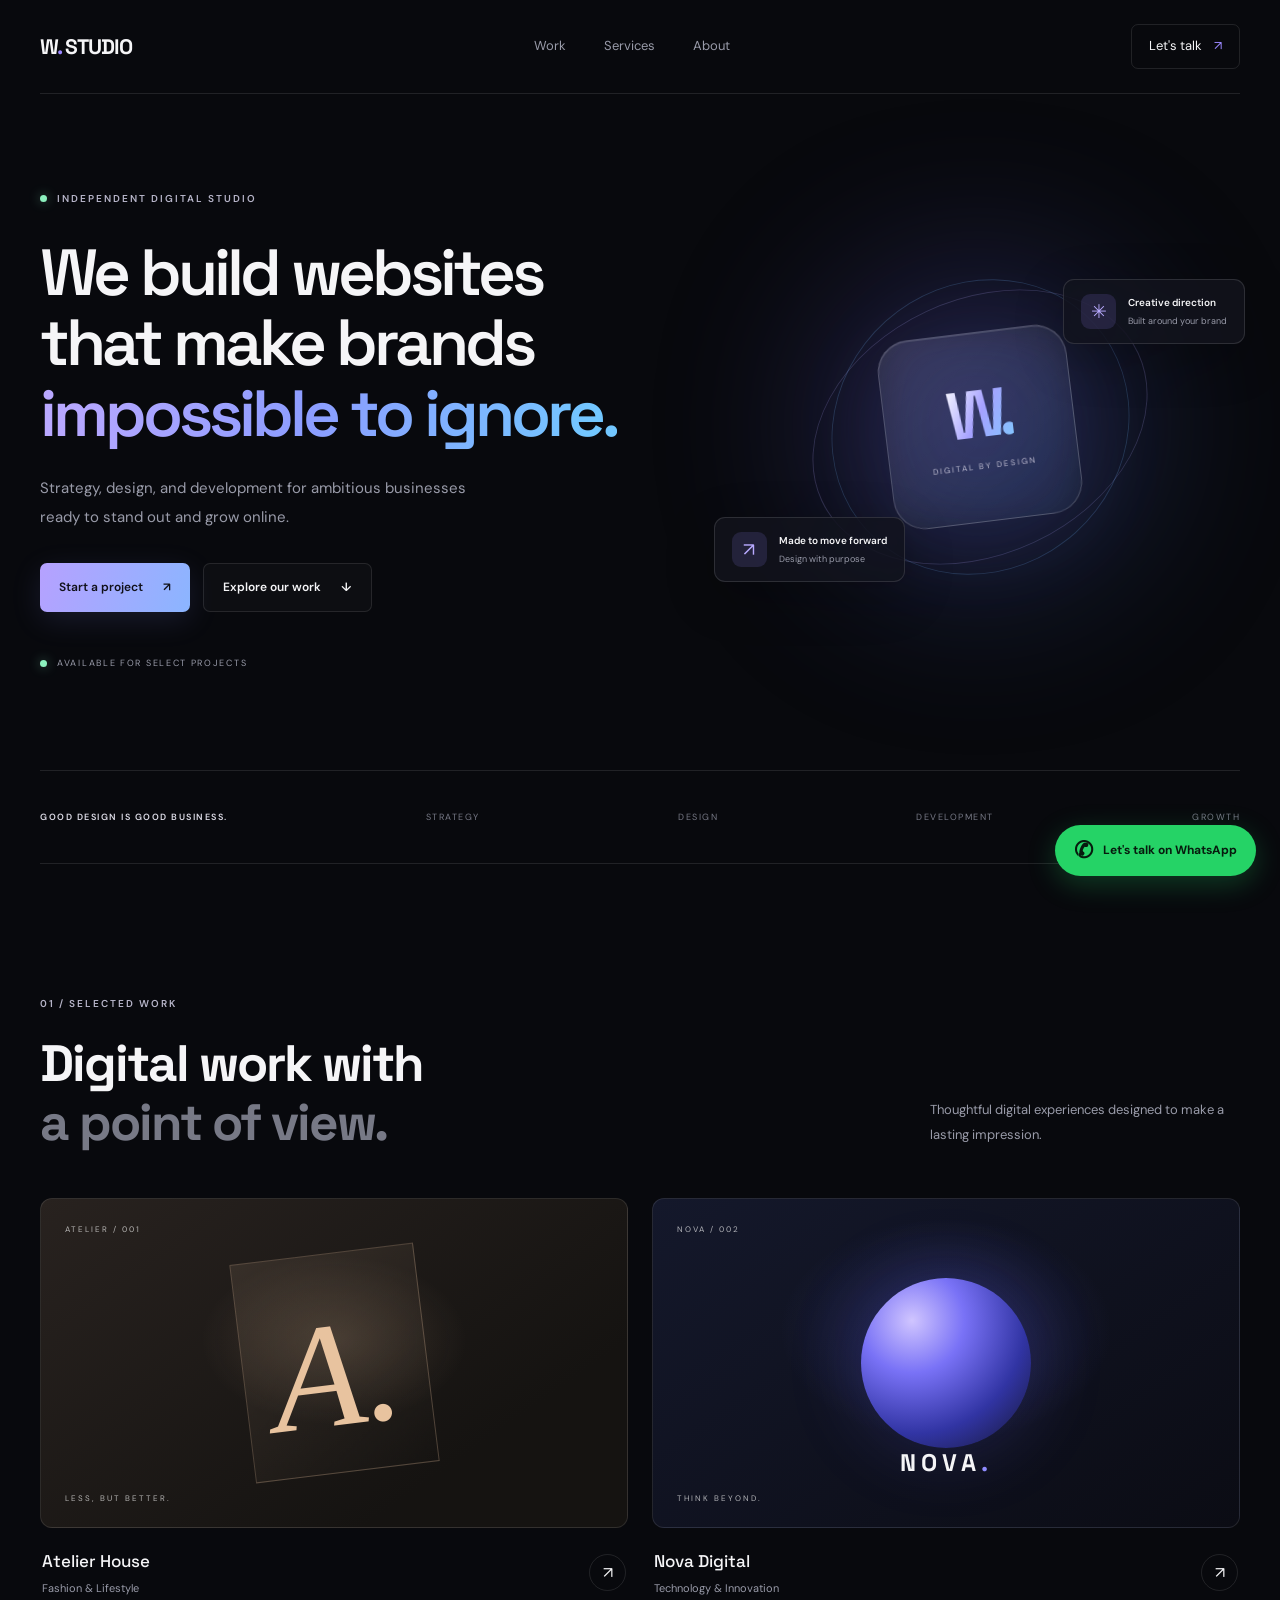
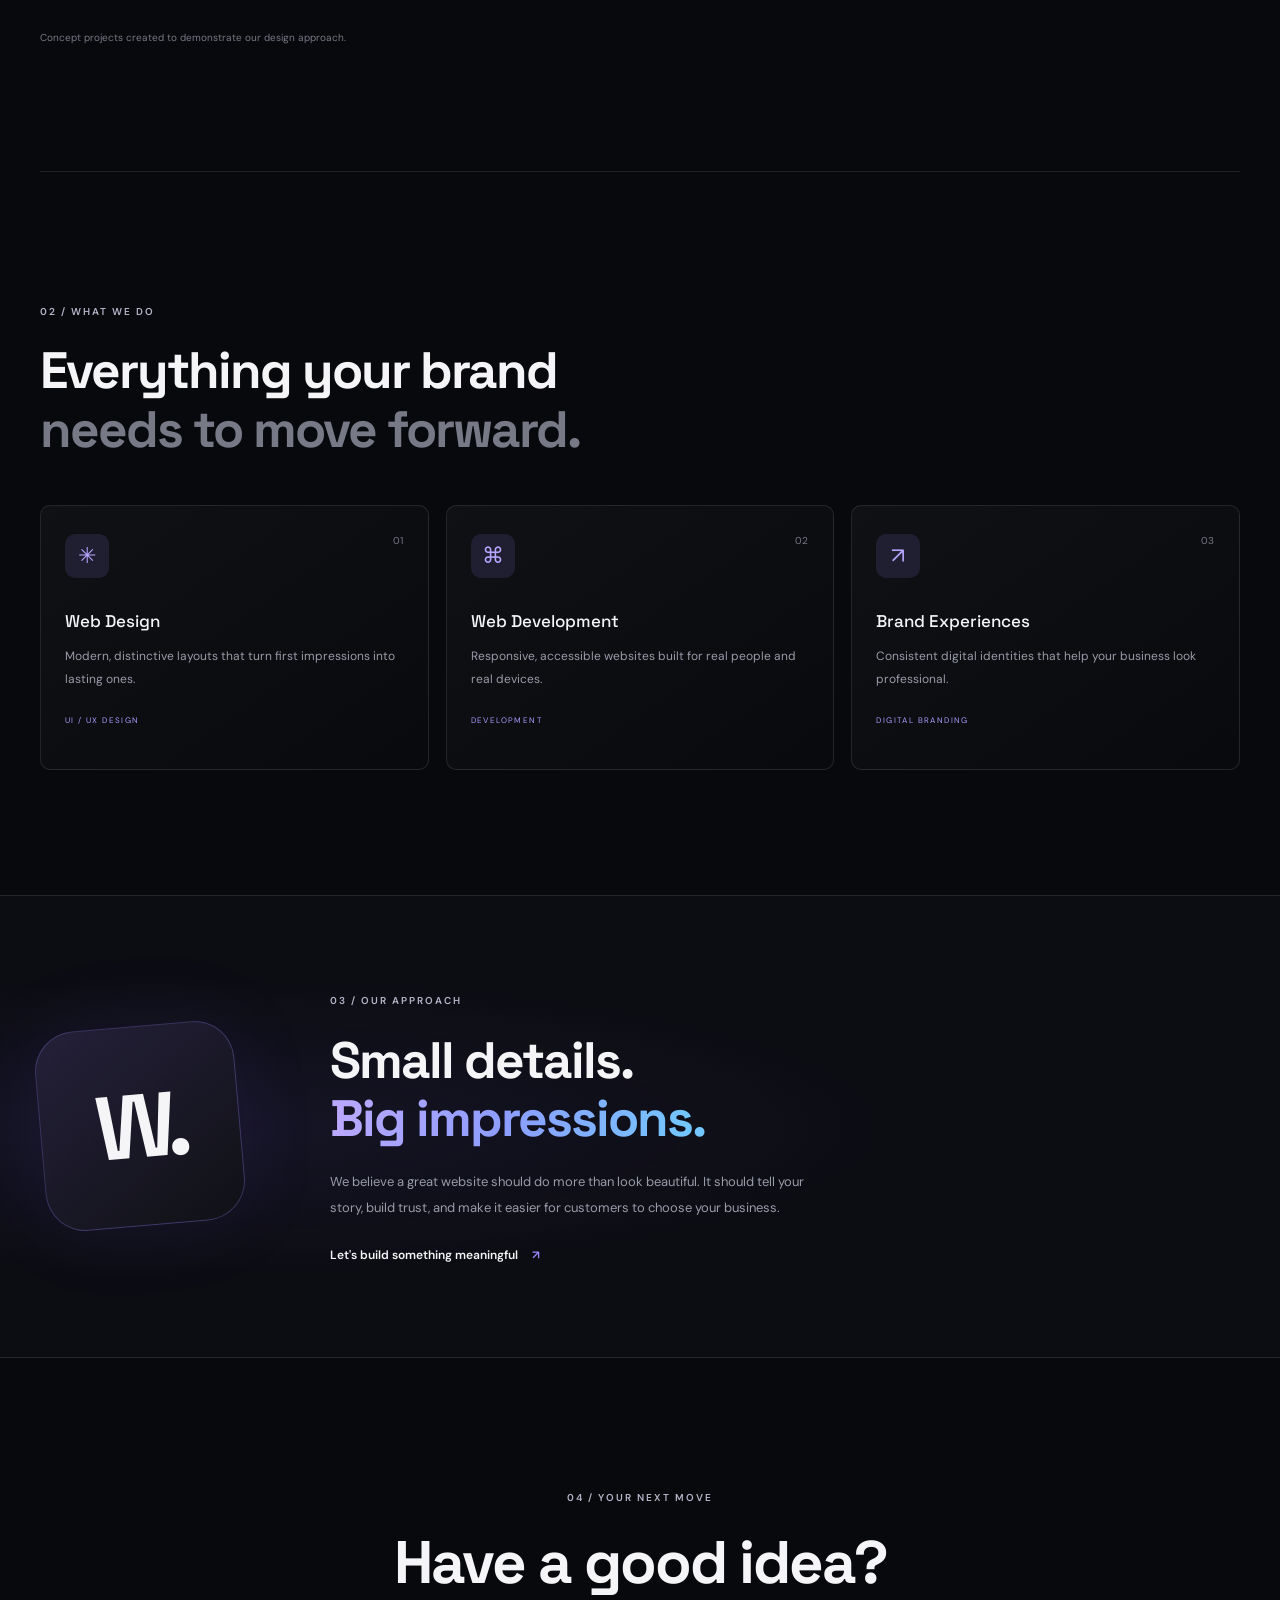
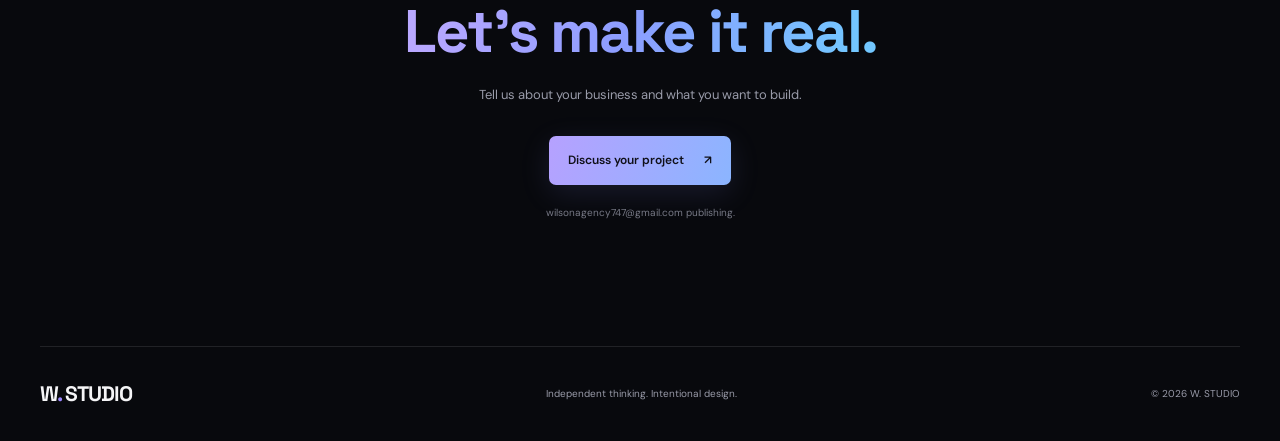
==== index.html @ 0fa13c64 "Fix business email" ====
<!doctype html>
<html lang="en">
  <head>
    <meta charset="UTF-8" />
    <meta name="viewport" content="width=device-width, initial-scale=1.0" />

    <title>WILSON STUDIO — Digital Experiences</title>

    <meta
      name="description"
      content="We build premium websites that help ambitious businesses grow, stand out, and win more customers."
    />

    <meta name="theme-color" content="#08090d" />

    <link rel="preconnect" href="https://fonts.googleapis.com" />
    <link rel="preconnect" href="https://fonts.gstatic.com" crossorigin />

    <link
      href="https://fonts.googleapis.com/css2?family=DM+Sans:wght@400;500;600;700&family=Space+Grotesk:wght@400;500;600;700&display=swap"
      rel="stylesheet"
    />

    <link rel="stylesheet" href="style.css" />
  </head>

  <body>
    <header class="site-header">
      <a href="#" class="logo">W<span>.</span> STUDIO</a>

      <nav class="navigation">
        <a href="#work">Work</a>
        <a href="#services">Services</a>
        <a href="#about">About</a>
      </nav>

      <a href="#contact" class="header-cta"> Let's talk <span>↗</span> </a>
    </header>

    <main>
      <section class="hero">
        <div class="hero-content">
          <div class="eyebrow">
            <span class="status-dot"></span>
            INDEPENDENT DIGITAL STUDIO
          </div>

          <h1>
            We build websites<br />
            that make brands<br />
            <span class="gradient-text">impossible to ignore.</span>
          </h1>

          <p class="hero-description">
            Strategy, design, and development for ambitious businesses ready to
            stand out and grow online.
          </p>

          <div class="hero-actions">
            <a href="#contact" class="button button-primary">
              Start a project <span>↗</span>
            </a>

            <a href="#work" class="button button-secondary">
              Explore our work <span>↓</span>
            </a>
          </div>

          <div class="hero-note">
            <span class="status-dot"></span>
            AVAILABLE FOR SELECT PROJECTS
          </div>
        </div>

        <div class="hero-visual">
          <div class="visual-glow"></div>

          <div class="orbit orbit-one"></div>
          <div class="orbit orbit-two"></div>

          <div class="visual-center">
            <span class="center-symbol">W.</span>
            <span class="center-label">DIGITAL BY DESIGN</span>
          </div>

          <div class="floating-card card-top">
            <span class="card-icon">✳</span>
            <div>
              <strong>Creative direction</strong>
              <small>Built around your brand</small>
            </div>
          </div>

          <div class="floating-card card-bottom">
            <span class="card-icon">↗</span>
            <div>
              <strong>Made to move forward</strong>
              <small>Design with purpose</small>
            </div>
          </div>
        </div>
      </section>

      <section class="trust-strip">
        <p>GOOD DESIGN IS GOOD BUSINESS.</p>
        <span>STRATEGY</span>
        <span>DESIGN</span>
        <span>DEVELOPMENT</span>
        <span>GROWTH</span>
      </section>

      <section class="section" id="work">
        <div class="section-heading">
          <div>
            <span class="eyebrow">01 / SELECTED WORK</span>
            <h2>
              Digital work with<br />
              <span class="muted">a point of view.</span>
            </h2>
          </div>

          <p>
            Thoughtful digital experiences designed to make a lasting
            impression.
          </p>
        </div>

        <div class="project-grid">
          <article class="project-card project-fashion">
            <div class="project-art fashion-art">
              <span class="art-caption">ATELIER / 001</span>
              <div class="fashion-shape">A.</div>
              <span class="art-bottom">LESS, BUT BETTER.</span>
            </div>

            <div class="project-info">
              <div>
                <h3>Atelier House</h3>
                <p>Fashion & Lifestyle</p>
              </div>
              <span class="project-arrow">↗</span>
            </div>
          </article>

          <article class="project-card project-tech">
            <div class="project-art tech-art">
              <span class="art-caption">NOVA / 002</span>
              <div class="tech-orb"></div>
              <span class="tech-word">NOVA<span>.</span></span>
              <span class="art-bottom">THINK BEYOND.</span>
            </div>

            <div class="project-info">
              <div>
                <h3>Nova Digital</h3>
                <p>Technology & Innovation</p>
              </div>
              <span class="project-arrow">↗</span>
            </div>
          </article>
        </div>

        <p class="portfolio-disclaimer">
          Concept projects created to demonstrate our design approach.
        </p>
      </section>

      <section class="section services-section" id="services">
        <div class="section-heading">
          <div>
            <span class="eyebrow">02 / WHAT WE DO</span>
            <h2>
              Everything your brand<br />
              <span class="muted">needs to move forward.</span>
            </h2>
          </div>
        </div>

        <div class="services-grid">
          <article class="service-card">
            <span class="service-number">01</span>
            <span class="service-icon">✳</span>
            <h3>Web Design</h3>
            <p>
              Modern, distinctive layouts that turn first impressions into
              lasting ones.
            </p>
            <span class="service-tag">UI / UX DESIGN</span>
          </article>

          <article class="service-card">
            <span class="service-number">02</span>
            <span class="service-icon">⌘</span>
            <h3>Web Development</h3>
            <p>
              Responsive, accessible websites built for real people and real
              devices.
            </p>
            <span class="service-tag">DEVELOPMENT</span>
          </article>

          <article class="service-card">
            <span class="service-number">03</span>
            <span class="service-icon">↗</span>
            <h3>Brand Experiences</h3>
            <p>
              Consistent digital identities that help your business look
              professional.
            </p>
            <span class="service-tag">DIGITAL BRANDING</span>
          </article>
        </div>
      </section>

      <section class="about-section" id="about">
        <div class="about-mark">W.</div>

        <div class="about-content">
          <span class="eyebrow">03 / OUR APPROACH</span>
          <h2>
            Small details.<br />
            <span class="gradient-text">Big impressions.</span>
          </h2>
          <p>
            We believe a great website should do more than look beautiful. It
            should tell your story, build trust, and make it easier for
            customers to choose your business.
          </p>
          <a href="#contact" class="text-link"
            >Let's build something meaningful <span>↗</span></a
          >
        </div>
      </section>

      <section class="contact-section" id="contact">
        <span class="eyebrow">04 / YOUR NEXT MOVE</span>
        <h2>
          Have a good idea?<br /><span class="gradient-text"
            >Let's make it real.</span
          >
        </h2>
        <p>Tell us about your business and what you want to build.</p>

        <a
          href="mailto:wilsonagency747@gmail.com?subject=Website%20Project%20Enquiry"
          class="button button-primary"
        >
          Discuss your project <span>↗</span>
        </a>

        <small> wilsonagency747@gmail.com publishing.</small>
      </section>
    </main>

    <footer class="site-footer">
      <a href="#" class="logo">W<span>.</span> STUDIO</a>
      <p>Independent thinking. Intentional design.</p>
      <span>© <span id="year">2026</span> W. STUDIO</span>
    </footer>

    <script>
      document.getElementById("year").textContent = new Date().getFullYear();
    </script>

    <a
      class="whatsapp-button"
      href="https://wa.me/2349118909598?text=Hello%20W.%20STUDIO%2C%20I%20am%20interested%20in%20a%20website%20for%20my%20business."
      target="_blank"
      rel="noopener noreferrer"
      aria-label="Contact W. Studio on WhatsApp"
    >
      <span class="whatsapp-icon">✆</span>
      <span>Let's talk on WhatsApp</span>
    </a>
  </body>
</html>
---- style.css ----
/* ========================================
   W. STUDIO — PREMIUM WEBSITE DESIGN
   ======================================== */

:root {
  --bg: #08090d;
  --surface: #101116;
  --surface-light: #171820;
  --text: #f5f5f7;
  --muted: #999ba9;
  --accent: #9b87ff;
  --blue: #72b8ff;
  --border: rgba(255, 255, 255, 0.1);
  --font: "DM Sans", sans-serif;
  --heading: "Space Grotesk", sans-serif;
}

* {
  margin: 0;
  padding: 0;
  box-sizing: border-box;
}

html {
  scroll-behavior: smooth;
  scroll-padding-top: 100px;
}

body {
  background: var(--bg);
  color: var(--text);
  font-family: var(--font);
  line-height: 1.6;
  overflow-x: hidden;
  -webkit-font-smoothing: antialiased;
}

a {
  color: inherit;
  text-decoration: none;
}

button,
a {
  -webkit-tap-highlight-color: transparent;
}

::selection {
  background: #9b87ff;
  color: #08090d;
}

/* HEADER */

.site-header {
  width: min(1200px, calc(100% - 64px));
  margin: 0 auto;
  min-height: 94px;
  display: flex;
  align-items: center;
  justify-content: space-between;
  gap: 28px;
  border-bottom: 1px solid var(--border);
}

.logo {
  font-family: var(--heading);
  font-size: 21px;
  font-weight: 700;
  letter-spacing: -1px;
  white-space: nowrap;
}

.logo span {
  color: var(--accent);
}

.navigation {
  display: flex;
  align-items: center;
  gap: 38px;
}

.navigation a {
  color: var(--muted);
  font-size: 13px;
  transition: color 0.25s ease;
}

.navigation a:hover {
  color: white;
}

.header-cta {
  border: 1px solid var(--border);
  padding: 11px 17px;
  border-radius: 7px;
  font-size: 13px;
  transition:
    background 0.25s,
    border-color 0.25s;
}

.header-cta:hover {
  background: var(--surface-light);
  border-color: var(--accent);
}

.header-cta span {
  margin-left: 9px;
  color: var(--accent);
}

/* HERO */

.hero {
  width: min(1200px, calc(100% - 64px));
  margin: 0 auto;
  min-height: 650px;
  display: grid;
  grid-template-columns: 1.12fr 0.88fr;
  align-items: center;
  gap: 20px;
  padding: 90px 0 100px;
}

.hero-content {
  position: relative;
  z-index: 2;
  animation: rise 0.8s ease both;
}

.eyebrow {
  display: inline-flex;
  align-items: center;
  gap: 10px;
  font-size: 10px;
  letter-spacing: 2px;
  font-weight: 600;
  color: #b7b5c9;
}

.status-dot {
  width: 7px;
  height: 7px;
  display: inline-block;
  border-radius: 50%;
  background: #8cf0be;
  box-shadow: 0 0 12px rgba(140, 240, 190, 0.45);
}

.hero h1 {
  margin-top: 28px;
  font-family: var(--heading);
  font-size: clamp(43px, 5.1vw, 70px);
  line-height: 1.08;
  letter-spacing: -4px;
  font-weight: 600;
}

.gradient-text {
  background: linear-gradient(105deg, #b9a8ff 5%, #8c9dff 47%, #72c7ff 95%);
  -webkit-background-clip: text;
  background-clip: text;
  color: transparent;
}

.hero-description {
  max-width: 455px;
  margin-top: 25px;
  color: var(--muted);
  font-size: 15px;
  line-height: 1.9;
}

.hero-actions {
  display: flex;
  flex-wrap: wrap;
  align-items: center;
  gap: 13px;
  margin-top: 32px;
}

.button {
  min-height: 49px;
  padding: 13px 19px;
  display: inline-flex;
  justify-content: center;
  align-items: center;
  gap: 20px;
  border-radius: 7px;
  font-size: 12px;
  font-weight: 600;
  transition:
    transform 0.25s,
    box-shadow 0.25s,
    background 0.25s;
}

.button:hover {
  transform: translateY(-3px);
}

.button-primary {
  background: linear-gradient(110deg, #b6a1ff, #8bb5ff);
  color: #101019;
  box-shadow: 0 8px 30px rgba(139, 145, 255, 0.13);
}

.button-primary:hover {
  box-shadow: 0 10px 35px rgba(139, 145, 255, 0.3);
}

.button-secondary {
  background: rgba(255, 255, 255, 0.025);
  border: 1px solid var(--border);
}

.button-secondary:hover {
  background: var(--surface-light);
}

.hero-note {
  display: flex;
  align-items: center;
  gap: 10px;
  margin-top: 44px;
  font-size: 9px;
  letter-spacing: 1.7px;
  color: var(--muted);
}

/* HERO VISUAL */

.hero-visual {
  position: relative;
  min-height: 420px;
  display: grid;
  place-items: center;
  isolation: isolate;
  animation: rise 1s 0.15s ease both;
}

.visual-glow {
  position: absolute;
  width: 310px;
  height: 310px;
  border-radius: 50%;
  background: linear-gradient(135deg, #5941a8, #234f86);
  filter: blur(90px);
  opacity: 0.43;
  z-index: -1;
}

.orbit {
  position: absolute;
  border: 1px solid rgba(180, 168, 255, 0.2);
  border-radius: 50%;
}

.orbit-one {
  width: 350px;
  height: 350px;
  transform: rotate(-25deg) scaleY(0.73);
}

.orbit-two {
  width: 285px;
  height: 400px;
  transform: rotate(48deg) scaleY(0.77);
  border-color: rgba(114, 184, 255, 0.2);
}

.visual-center {
  width: 190px;
  height: 190px;
  border: 1px solid rgba(255, 255, 255, 0.19);
  border-radius: 32px;
  background: linear-gradient(
    145deg,
    rgba(255, 255, 255, 0.09),
    rgba(255, 255, 255, 0.015)
  );
  backdrop-filter: blur(20px);
  box-shadow:
    0 20px 90px rgba(91, 76, 190, 0.14),
    inset 0 1px 0 rgba(255, 255, 255, 0.12);
  display: flex;
  flex-direction: column;
  align-items: center;
  justify-content: center;
  gap: 12px;
  transform: rotate(-7deg);
}

.center-symbol {
  font-family: var(--heading);
  font-size: 67px;
  line-height: 1;
  font-weight: 700;
  letter-spacing: -6px;
  background: linear-gradient(120deg, white, #a5a1ff, #80c8ff);
  -webkit-background-clip: text;
  background-clip: text;
  color: transparent;
}

.center-label {
  font-size: 8px;
  letter-spacing: 2px;
  color: #c0bed2;
}

.floating-card {
  position: absolute;
  display: flex;
  align-items: center;
  gap: 12px;
  padding: 14px 17px;
  border: 1px solid rgba(255, 255, 255, 0.12);
  border-radius: 11px;
  background: rgba(18, 19, 29, 0.86);
  backdrop-filter: blur(18px);
  box-shadow: 0 14px 50px rgba(0, 0, 0, 0.24);
  animation: float 5s ease-in-out infinite;
}

.card-top {
  top: 62px;
  right: -5px;
}

.card-bottom {
  bottom: 55px;
  left: -7px;
  animation-delay: -2.5s;
}

.card-icon {
  width: 35px;
  height: 35px;
  display: grid;
  place-items: center;
  border-radius: 9px;
  background: rgba(155, 135, 255, 0.14);
  color: #b8aaff;
  font-size: 19px;
}

.floating-card strong,
.floating-card small {
  display: block;
}

.floating-card strong {
  font-size: 10px;
  font-weight: 600;
}

.floating-card small {
  margin-top: 3px;
  color: var(--muted);
  font-size: 9px;
}

/* TRUST STRIP */

.trust-strip {
  width: min(1200px, calc(100% - 64px));
  min-height: 94px;
  margin: 0 auto;
  border-top: 1px solid var(--border);
  border-bottom: 1px solid var(--border);
  display: flex;
  align-items: center;
  justify-content: space-between;
  flex-wrap: wrap;
  gap: 18px;
}

.trust-strip p,
.trust-strip span {
  font-size: 9px;
  letter-spacing: 1.5px;
}

.trust-strip p {
  color: #dddce7;
  font-weight: 600;
}

.trust-strip span {
  color: #777986;
}

/* GENERAL SECTIONS */

.section {
  width: min(1200px, calc(100% - 64px));
  margin: 0 auto;
  padding: 125px 0;
}

.section-heading {
  display: flex;
  align-items: flex-end;
  justify-content: space-between;
  gap: 35px;
  margin-bottom: 45px;
}

.section-heading h2,
.about-content h2,
.contact-section h2 {
  margin-top: 20px;
  font-family: var(--heading);
  font-size: clamp(35px, 4vw, 52px);
  line-height: 1.15;
  letter-spacing: -2px;
}

.muted {
  color: #777986;
}

.section-heading > p {
  max-width: 310px;
  margin-bottom: 5px;
  color: var(--muted);
  font-size: 13px;
  line-height: 1.9;
}

/* PORTFOLIO */

.project-grid {
  display: grid;
  grid-template-columns: repeat(2, minmax(0, 1fr));
  gap: 24px;
}

.project-card {
  min-width: 0;
}

.project-art {
  min-height: 330px;
  position: relative;
  overflow: hidden;
  border: 1px solid var(--border);
  border-radius: 12px;
  display: flex;
  align-items: center;
  justify-content: center;
}

.fashion-art {
  background:
    radial-gradient(
      ellipse at 50% 43%,
      rgba(232, 192, 154, 0.17),
      transparent 32%
    ),
    linear-gradient(145deg, #28221f, #151311 75%);
}

.art-caption,
.art-bottom {
  position: absolute;
  font-size: 8px;
  letter-spacing: 2px;
  color: rgba(255, 255, 255, 0.67);
}

.art-caption {
  top: 24px;
  left: 24px;
}

.art-bottom {
  bottom: 22px;
  left: 24px;
}

.fashion-shape {
  width: 185px;
  height: 220px;
  display: grid;
  place-items: center;
  font-family: Georgia, serif;
  font-size: 150px;
  font-style: italic;
  color: #e8c39f;
  border: 1px solid rgba(232, 195, 159, 0.23);
  background: linear-gradient(145deg, rgba(232, 195, 159, 0.11), transparent);
  transform: rotate(-7deg);
  transition: transform 0.5s ease;
}

.project-card:hover .fashion-shape {
  transform: rotate(0deg) scale(1.04);
}

.tech-art {
  background:
    radial-gradient(
      ellipse at 50% 40%,
      rgba(90, 96, 231, 0.23),
      transparent 40%
    ),
    linear-gradient(145deg, #14182b, #0b0c14);
}

.tech-orb {
  width: 170px;
  height: 170px;
  position: absolute;
  border-radius: 50%;
  background: radial-gradient(
    circle at 30% 25%,
    #d0c5ff,
    #7972f6 30%,
    #3134a3 65%,
    #14152c
  );
  box-shadow: 0 0 75px rgba(100, 102, 255, 0.22);
  transition: transform 0.5s ease;
}

.project-card:hover .tech-orb {
  transform: scale(1.09) rotate(12deg);
}

.tech-word {
  position: relative;
  margin-top: 200px;
  font-family: var(--heading);
  font-size: 24px;
  font-weight: 700;
  letter-spacing: 5px;
}

.tech-word span {
  color: #8f8cff;
}

.project-info {
  display: flex;
  justify-content: space-between;
  align-items: center;
  padding: 20px 2px;
}

.project-info h3 {
  font-family: var(--heading);
  font-size: 17px;
  font-weight: 500;
}

.project-info p {
  margin-top: 5px;
  color: var(--muted);
  font-size: 11px;
}

.project-arrow {
  width: 37px;
  height: 37px;
  display: grid;
  place-items: center;
  border: 1px solid var(--border);
  border-radius: 50%;
  transition:
    background 0.25s,
    color 0.25s;
}

.project-card:hover .project-arrow {
  background: var(--text);
  color: var(--bg);
}

.portfolio-disclaimer {
  margin-top: 12px;
  color: #777986;
  font-size: 10px;
}

/* SERVICES */

.services-section {
  border-top: 1px solid var(--border);
}

.services-grid {
  display: grid;
  grid-template-columns: repeat(3, minmax(0, 1fr));
  gap: 17px;
}

.service-card {
  min-height: 265px;
  position: relative;
  padding: 28px 24px;
  border: 1px solid var(--border);
  border-radius: 10px;
  background: linear-gradient(
    145deg,
    rgba(255, 255, 255, 0.035),
    rgba(255, 255, 255, 0.008)
  );
  transition:
    transform 0.3s,
    border-color 0.3s;
}

.service-card:hover {
  transform: translateY(-5px);
  border-color: rgba(155, 135, 255, 0.45);
}

.service-number {
  position: absolute;
  top: 27px;
  right: 25px;
  font-size: 10px;
  color: #777986;
}

.service-icon {
  width: 44px;
  height: 44px;
  display: grid;
  place-items: center;
  border-radius: 10px;
  background: rgba(155, 135, 255, 0.12);
  color: #b7a6ff;
  font-size: 22px;
}

.service-card h3 {
  margin-top: 30px;
  font-family: var(--heading);
  font-size: 17px;
  font-weight: 500;
}

.service-card p {
  margin-top: 10px;
  color: var(--muted);
  font-size: 12px;
  line-height: 1.9;
}

.service-tag {
  display: inline-block;
  margin-top: 23px;
  font-size: 8px;
  letter-spacing: 1.4px;
  color: #a99cff;
}

/* ABOUT */

.about-section {
  position: relative;
  overflow: hidden;
  min-height: 440px;
  padding: 90px max(32px, calc((100% - 1200px) / 2));
  border-top: 1px solid var(--border);
  border-bottom: 1px solid var(--border);
  background:
    radial-gradient(
      ellipse at 15% 50%,
      rgba(88, 71, 171, 0.13),
      transparent 45%
    ),
    #0c0d13;
  display: flex;
  align-items: center;
  gap: 90px;
}

.about-mark {
  flex-shrink: 0;
  width: 200px;
  height: 200px;
  display: grid;
  place-items: center;
  border: 1px solid rgba(155, 135, 255, 0.27);
  border-radius: 40px;
  font-family: var(--heading);
  font-size: 90px;
  font-weight: 700;
  letter-spacing: -8px;
  background: linear-gradient(145deg, #242039, #101116);
  box-shadow: 0 0 80px rgba(91, 76, 190, 0.11);
  transform: rotate(-5deg);
}

.about-content {
  max-width: 600px;
}

.about-content > p {
  max-width: 500px;
  margin-top: 20px;
  color: var(--muted);
  font-size: 13px;
  line-height: 2;
}

.text-link {
  display: inline-flex;
  align-items: center;
  gap: 14px;
  margin-top: 25px;
  font-size: 12px;
  font-weight: 600;
}

.text-link span {
  color: var(--accent);
}

/* CONTACT */

.contact-section {
  width: min(1200px, calc(100% - 64px));
  margin: 0 auto;
  padding: 125px 20px;
  text-align: center;
}

.contact-section h2 {
  font-size: clamp(39px, 5vw, 60px);
}

.contact-section > p {
  margin-top: 19px;
  color: var(--muted);
  font-size: 13px;
}

.contact-section .button {
  margin-top: 30px;
}

.contact-section > small {
  display: block;
  margin-top: 20px;
  color: #777986;
  font-size: 10px;
}

/* FOOTER */

.site-footer {
  width: min(1200px, calc(100% - 64px));
  min-height: 95px;
  margin: 0 auto;
  border-top: 1px solid var(--border);
  display: flex;
  align-items: center;
  justify-content: space-between;
  gap: 20px;
}

.site-footer > p,
.site-footer > span {
  color: var(--muted);
  font-size: 10px;
}

/* ANIMATIONS */

@keyframes rise {
  from {
    opacity: 0;
    transform: translateY(22px);
  }

  to {
    opacity: 1;
    transform: translateY(0);
  }
}

@keyframes float {
  0%,
  100% {
    transform: translateY(0);
  }

  50% {
    transform: translateY(-9px);
  }
}

/* TABLETS */

@media (max-width: 900px) {
  .hero {
    grid-template-columns: 1fr;
    padding-top: 75px;
    gap: 5px;
  }

  .hero-visual {
    min-height: 390px;
  }

  .hero h1 {
    font-size: clamp(45px, 8vw, 67px);
  }

  .about-section {
    gap: 40px;
  }

  .about-mark {
    width: 150px;
    height: 150px;
    font-size: 68px;
  }

  .trust-strip {
    justify-content: center;
    padding: 25px 0;
  }

  .trust-strip p {
    width: 100%;
    text-align: center;
  }
}

/* PHONES */

@media (max-width: 600px) {
  .site-header,
  .hero,
  .trust-strip,
  .section,
  .contact-section,
  .site-footer {
    width: calc(100% - 36px);
  }

  .site-header {
    min-height: 76px;
    gap: 10px;
  }

  .logo {
    font-size: 17px;
  }

  .navigation {
    gap: 13px;
  }

  .navigation a {
    font-size: 10px;
  }

  .header-cta {
    padding: 9px 10px;
    font-size: 10px;
  }

  .header-cta span {
    margin-left: 3px;
  }

  .hero {
    padding: 65px 0 60px;
  }

  .hero h1 {
    font-size: clamp(39px, 10vw, 53px);
    letter-spacing: -2.6px;
  }

  .hero-description {
    font-size: 13px;
  }

  .hero-actions {
    align-items: stretch;
  }

  .button {
    gap: 12px;
    padding: 12px 14px;
    font-size: 11px;
  }

  .hero-note {
    font-size: 8px;
  }

  .hero-visual {
    min-height: 330px;
    margin-top: 10px;
  }

  .visual-center {
    width: 150px;
    height: 150px;
    border-radius: 25px;
  }

  .center-symbol {
    font-size: 53px;
  }

  .orbit-one {
    width: 280px;
    height: 280px;
  }

  .orbit-two {
    width: 230px;
    height: 320px;
  }

  .visual-glow {
    width: 230px;
    height: 230px;
  }

  .floating-card {
    padding: 10px;
    gap: 8px;
  }

  .card-top {
    top: 24px;
    right: -3px;
  }

  .card-bottom {
    bottom: 24px;
    left: -3px;
  }

  .floating-card strong {
    font-size: 9px;
  }

  .floating-card small {
    font-size: 8px;
  }

  .card-icon {
    width: 29px;
    height: 29px;
    font-size: 16px;
  }

  .trust-strip {
    gap: 18px;
  }

  .trust-strip p {
    font-size: 8px;
  }

  .trust-strip span {
    font-size: 8px;
  }

  .section {
    padding: 85px 0;
  }

  .section-heading {
    display: block;
    margin-bottom: 30px;
  }

  .section-heading h2,
  .about-content h2 {
    font-size: 37px;
    letter-spacing: -1.7px;
  }

  .section-heading > p {
    margin-top: 17px;
  }

  .project-grid,
  .services-grid {
    grid-template-columns: 1fr;
    gap: 18px;
  }

  .project-art {
    min-height: 280px;
  }

  .service-card {
    min-height: 240px;
  }

  .about-section {
    padding: 75px 24px;
    flex-direction: column;
    align-items: flex-start;
    gap: 40px;
  }

  .about-mark {
    width: 115px;
    height: 115px;
    font-size: 55px;
    border-radius: 25px;
  }

  .contact-section {
    padding: 85px 0;
  }

  .contact-section h2 {
    font-size: 40px;
    letter-spacing: -2px;
  }

  .site-footer {
    padding: 25px 0;
    flex-wrap: wrap;
    justify-content: space-between;
  }

  .site-footer > p {
    order: 3;
    width: 100%;
  }

  .site-footer > span {
    font-size: 9px;
  }
}

/* ACCESSIBILITY */

@media (prefers-reduced-motion: reduce) {
  *,
  *::before,
  *::after {
    scroll-behavior: auto !important;
    animation-duration: 0.01ms !important;
    animation-iteration-count: 1 !important;
    transition-duration: 0.01ms !important;
  }
}

/* FLOATING WHATSAPP BUTTON */

.whatsapp-button {
  position: fixed;
  right: 24px;
  bottom: 24px;
  z-index: 1000;
  display: flex;
  align-items: center;
  gap: 10px;
  padding: 14px 19px;
  border-radius: 50px;
  background: #25d366;
  color: #071b0e;
  font-family: "DM Sans", sans-serif;
  font-size: 12px;
  font-weight: 700;
  box-shadow: 0 8px 28px rgba(37, 211, 102, 0.25);
  transition:
    transform 0.25s ease,
    box-shadow 0.25s ease;
}

.whatsapp-button:hover {
  transform: translateY(-4px);
  box-shadow: 0 12px 34px rgba(37, 211, 102, 0.4);
}

.whatsapp-icon {
  font-size: 23px;
  line-height: 1;
}

@media (max-width: 600px) {
  .whatsapp-button {
    right: 14px;
    bottom: 14px;
    padding: 13px 16px;
    font-size: 11px;
  }
}
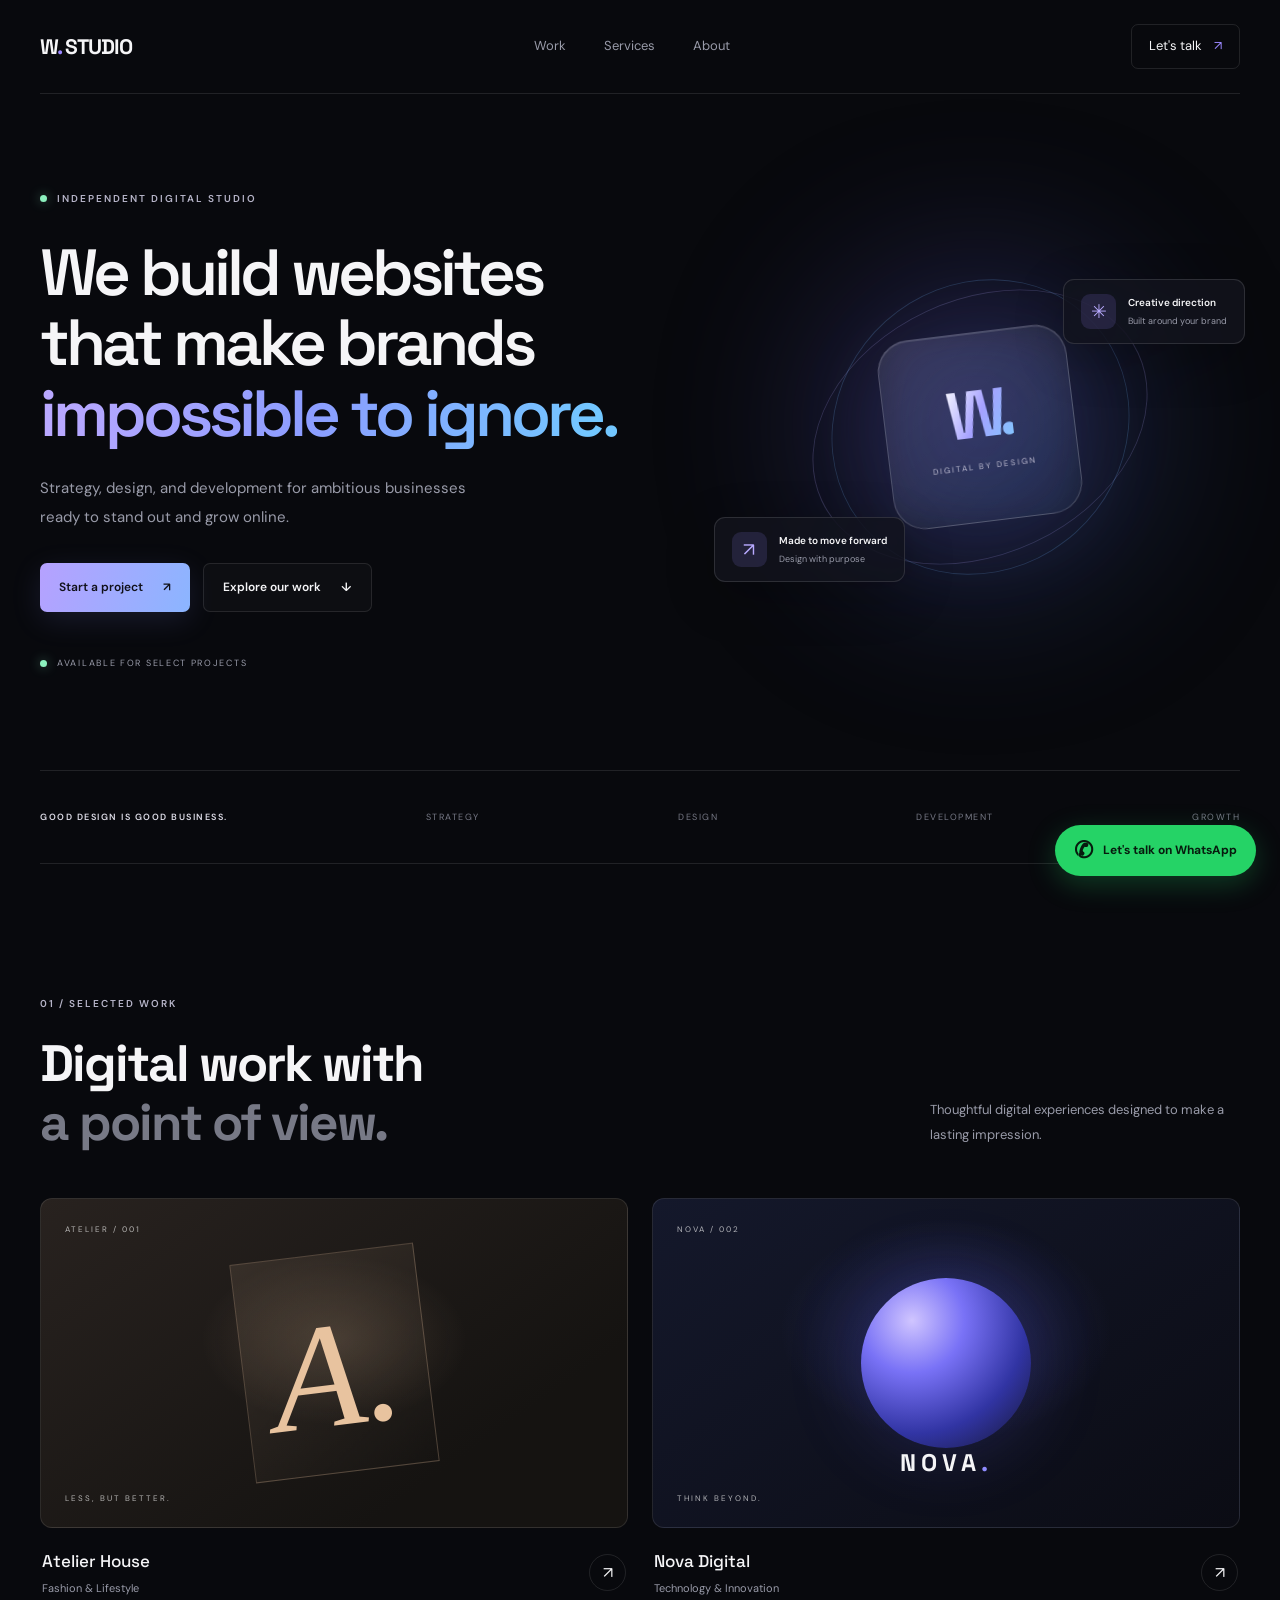
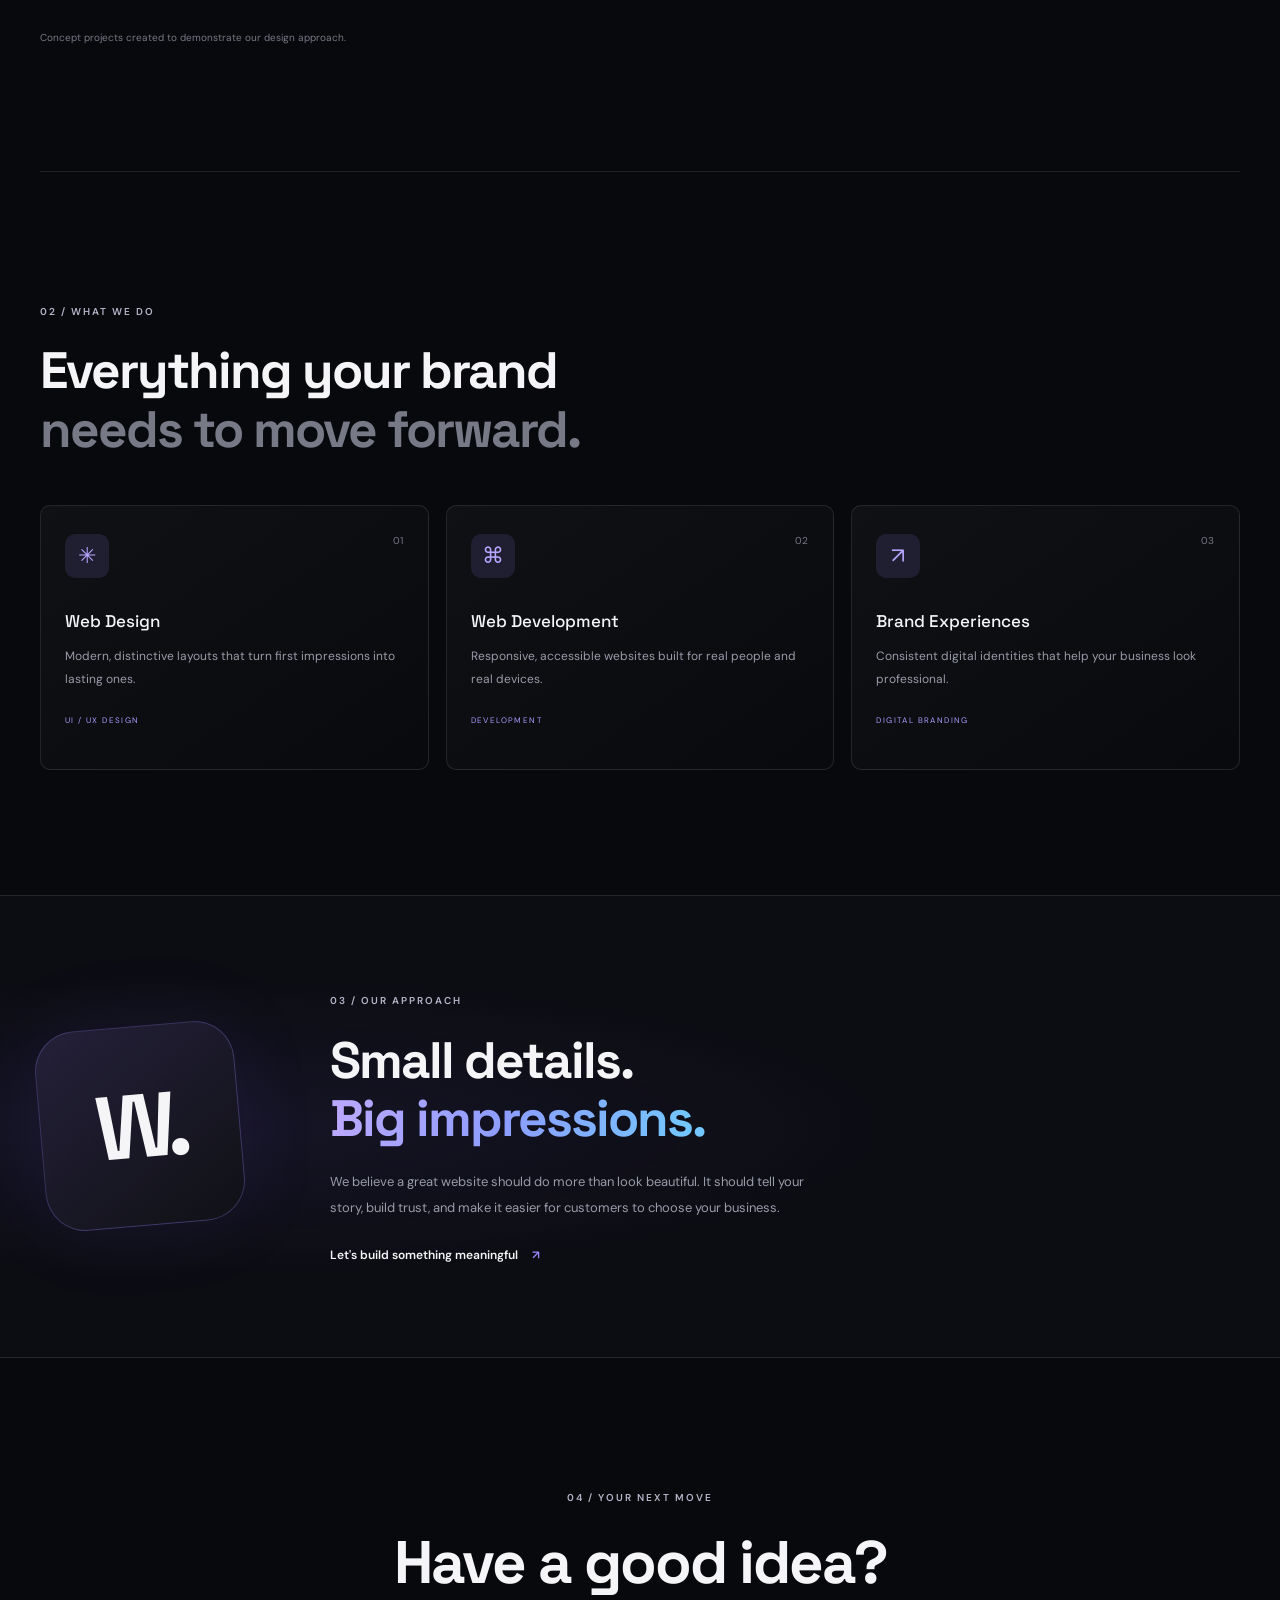
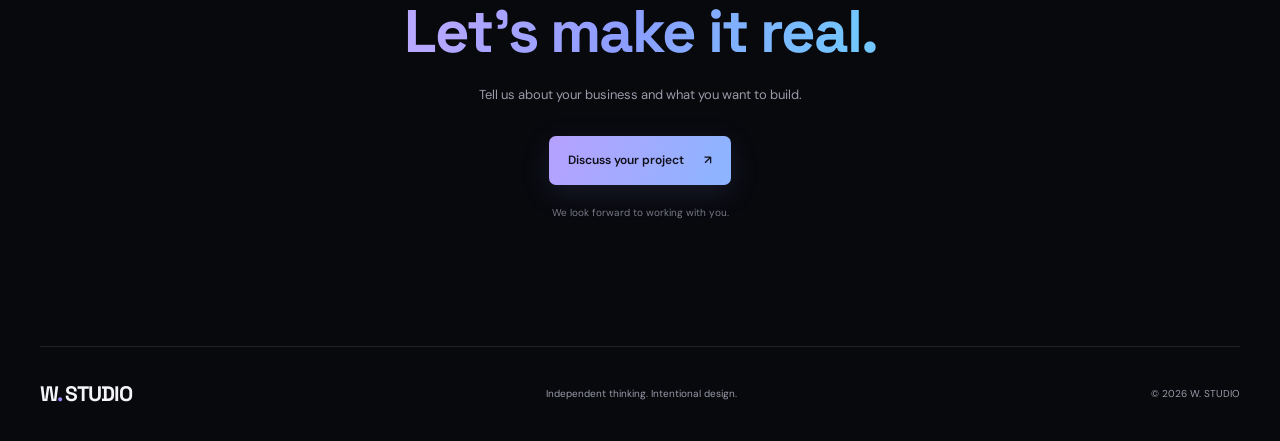
==== commit 04fe1eb8: "Remove publishing instruction" ====
--- a/index.html
+++ b/index.html
@@ -247,8 +247,7 @@
         >
           Discuss your project <span>↗</span>
         </a>
-
-        <small> wilsonagency747@gmail.com publishing.</small>
+        <small>We look forward to working with you.</small>
       </section>
     </main>
 
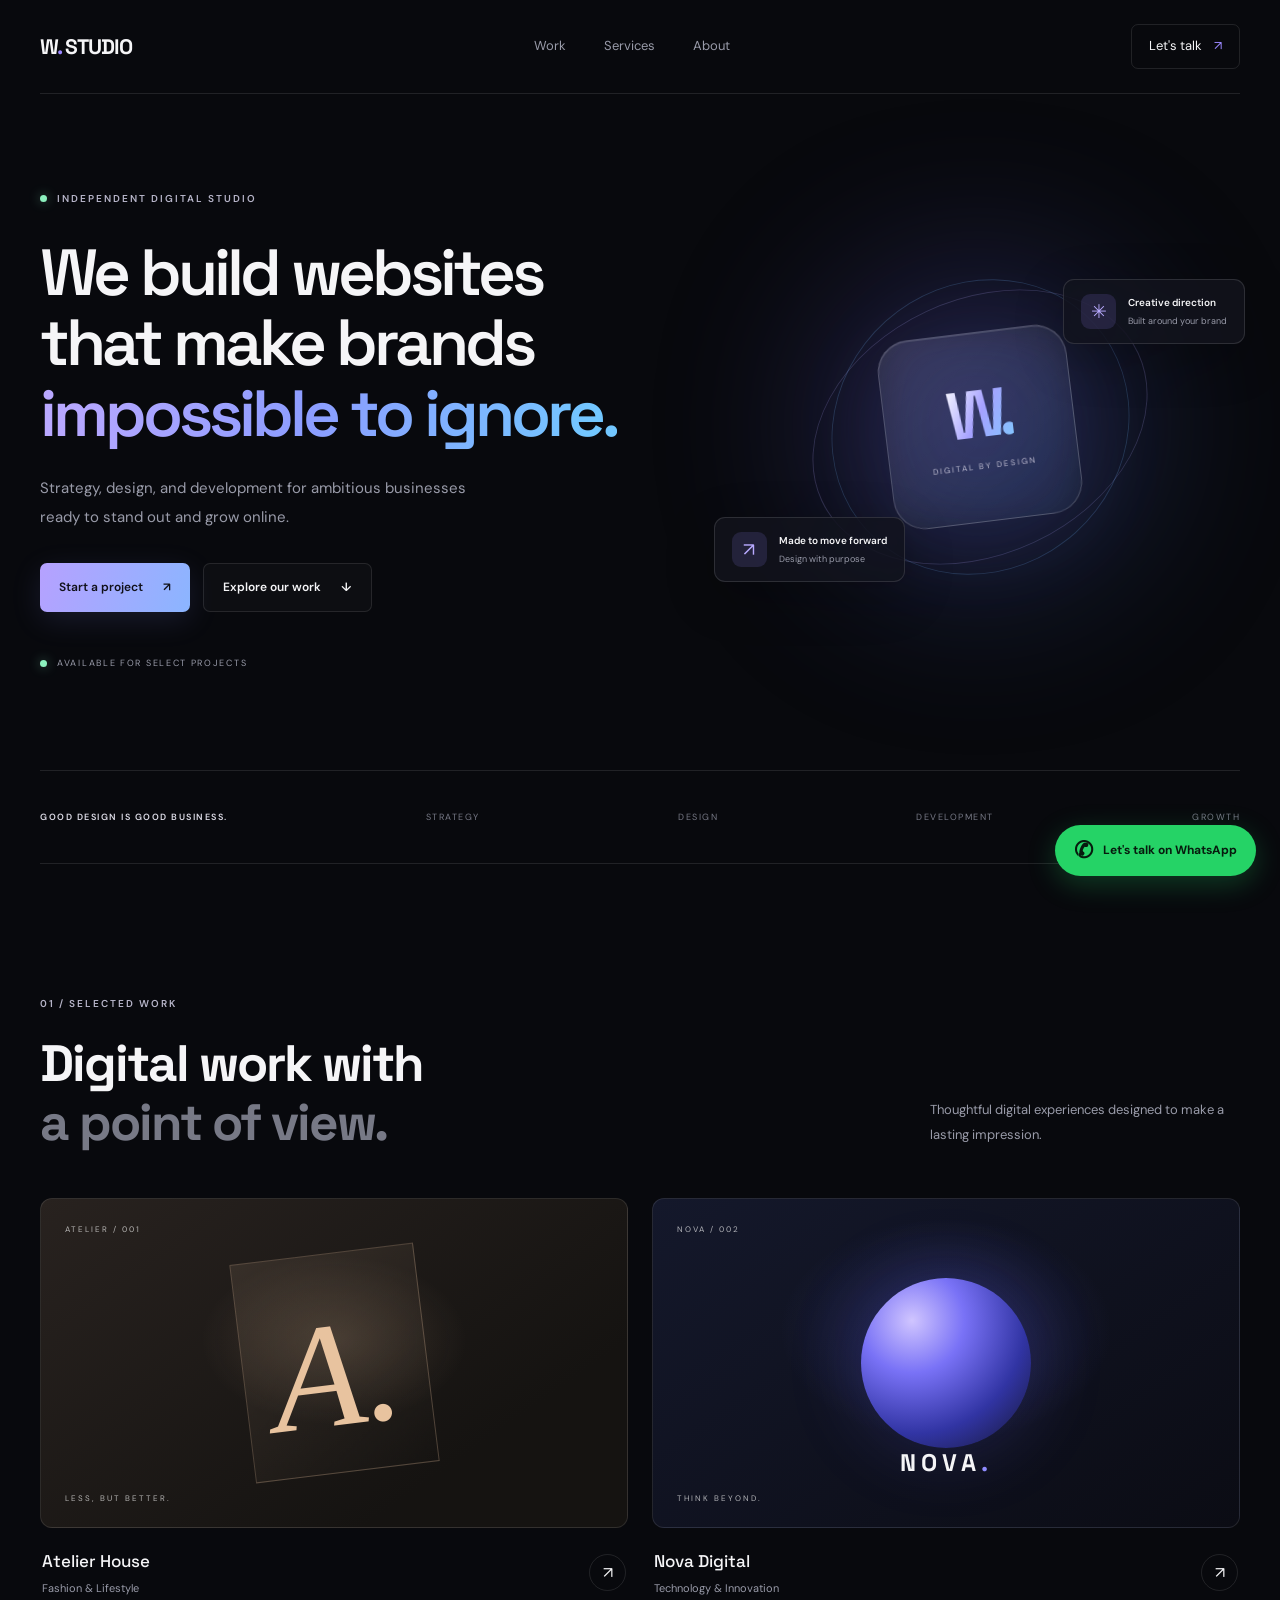
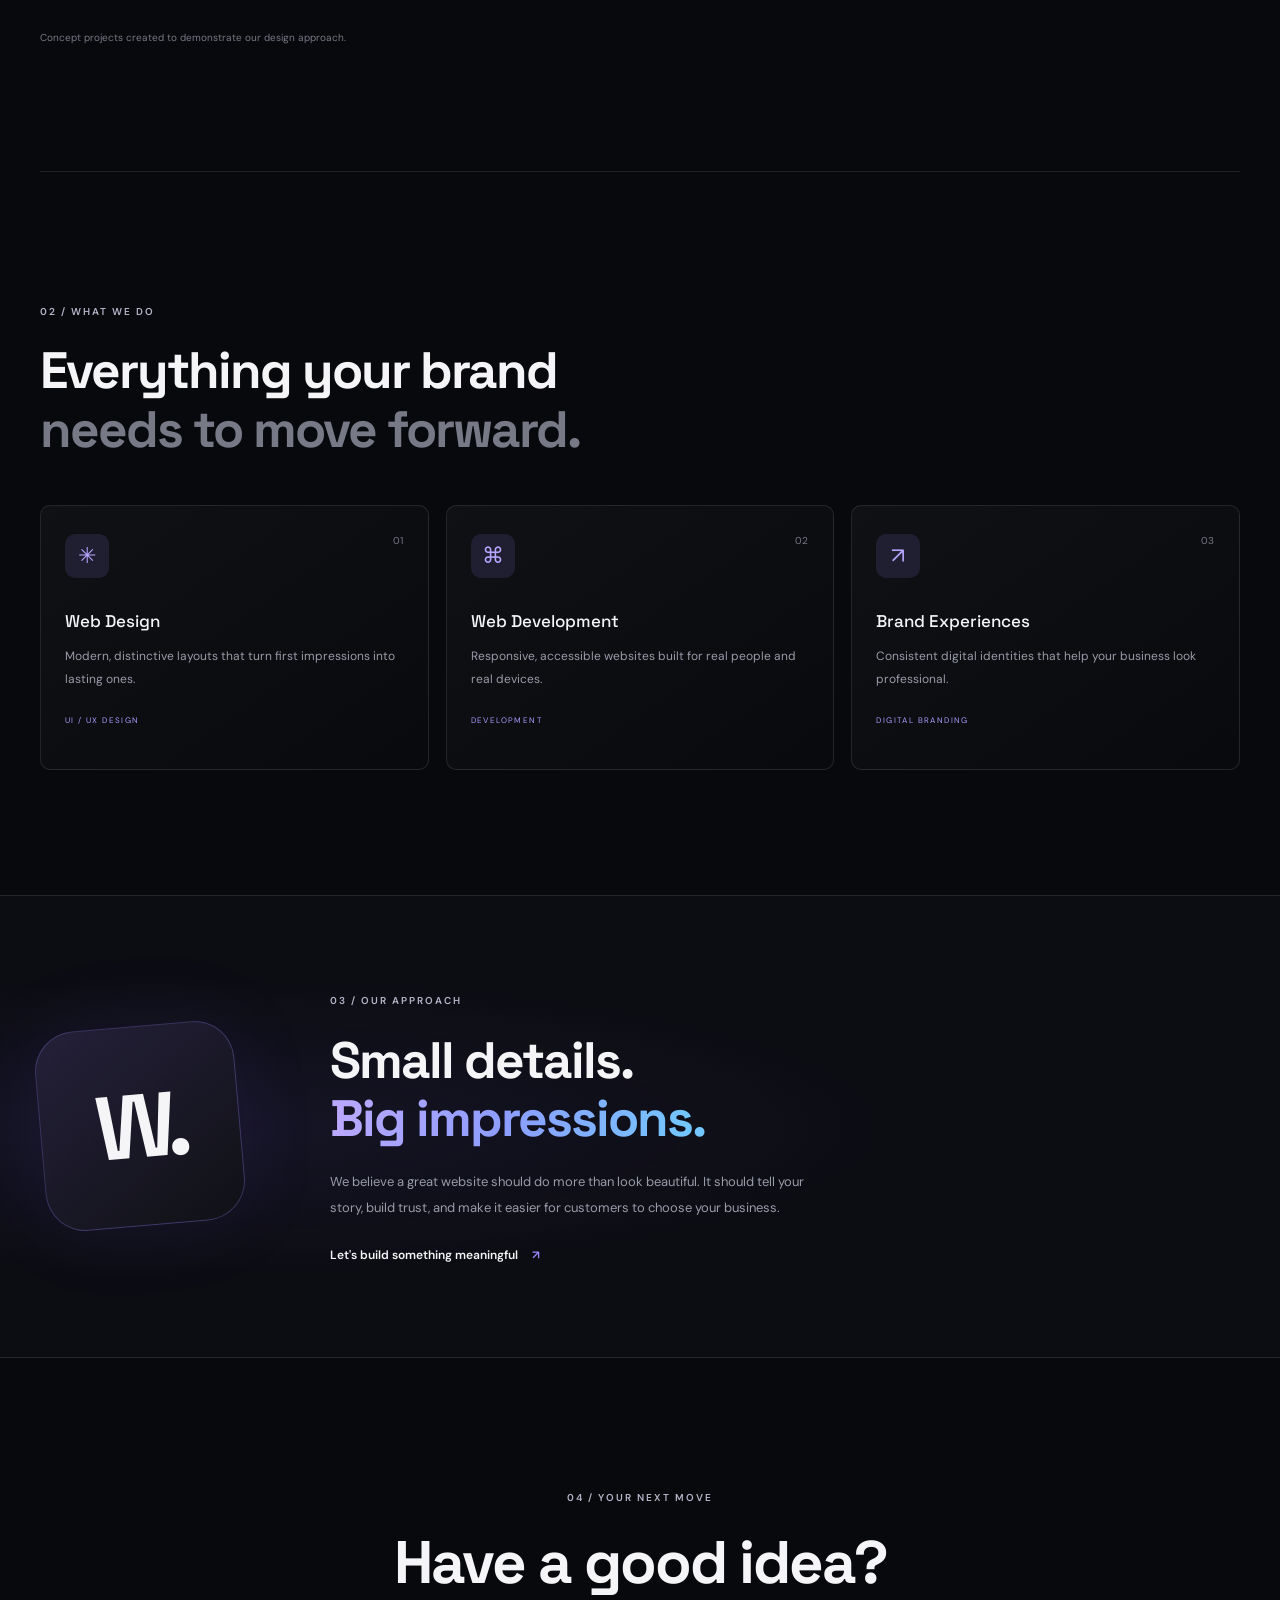
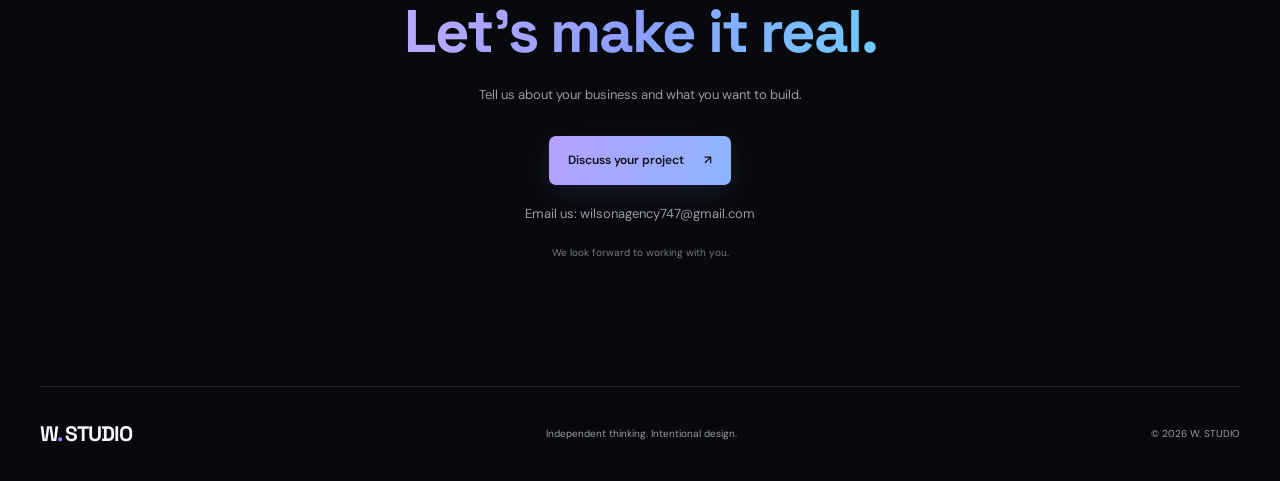
==== commit f7e19c96: "Display business email" ====
--- a/index.html
+++ b/index.html
@@ -247,6 +247,14 @@
         >
           Discuss your project <span>↗</span>
         </a>
+
+        <p class="contact-email">
+          Email us:
+          <a href="mailto:wilsonagency747@gmail.com"
+            >wilsonagency747@gmail.com</a
+          >
+        </p>
+
         <small>We look forward to working with you.</small>
       </section>
     </main>
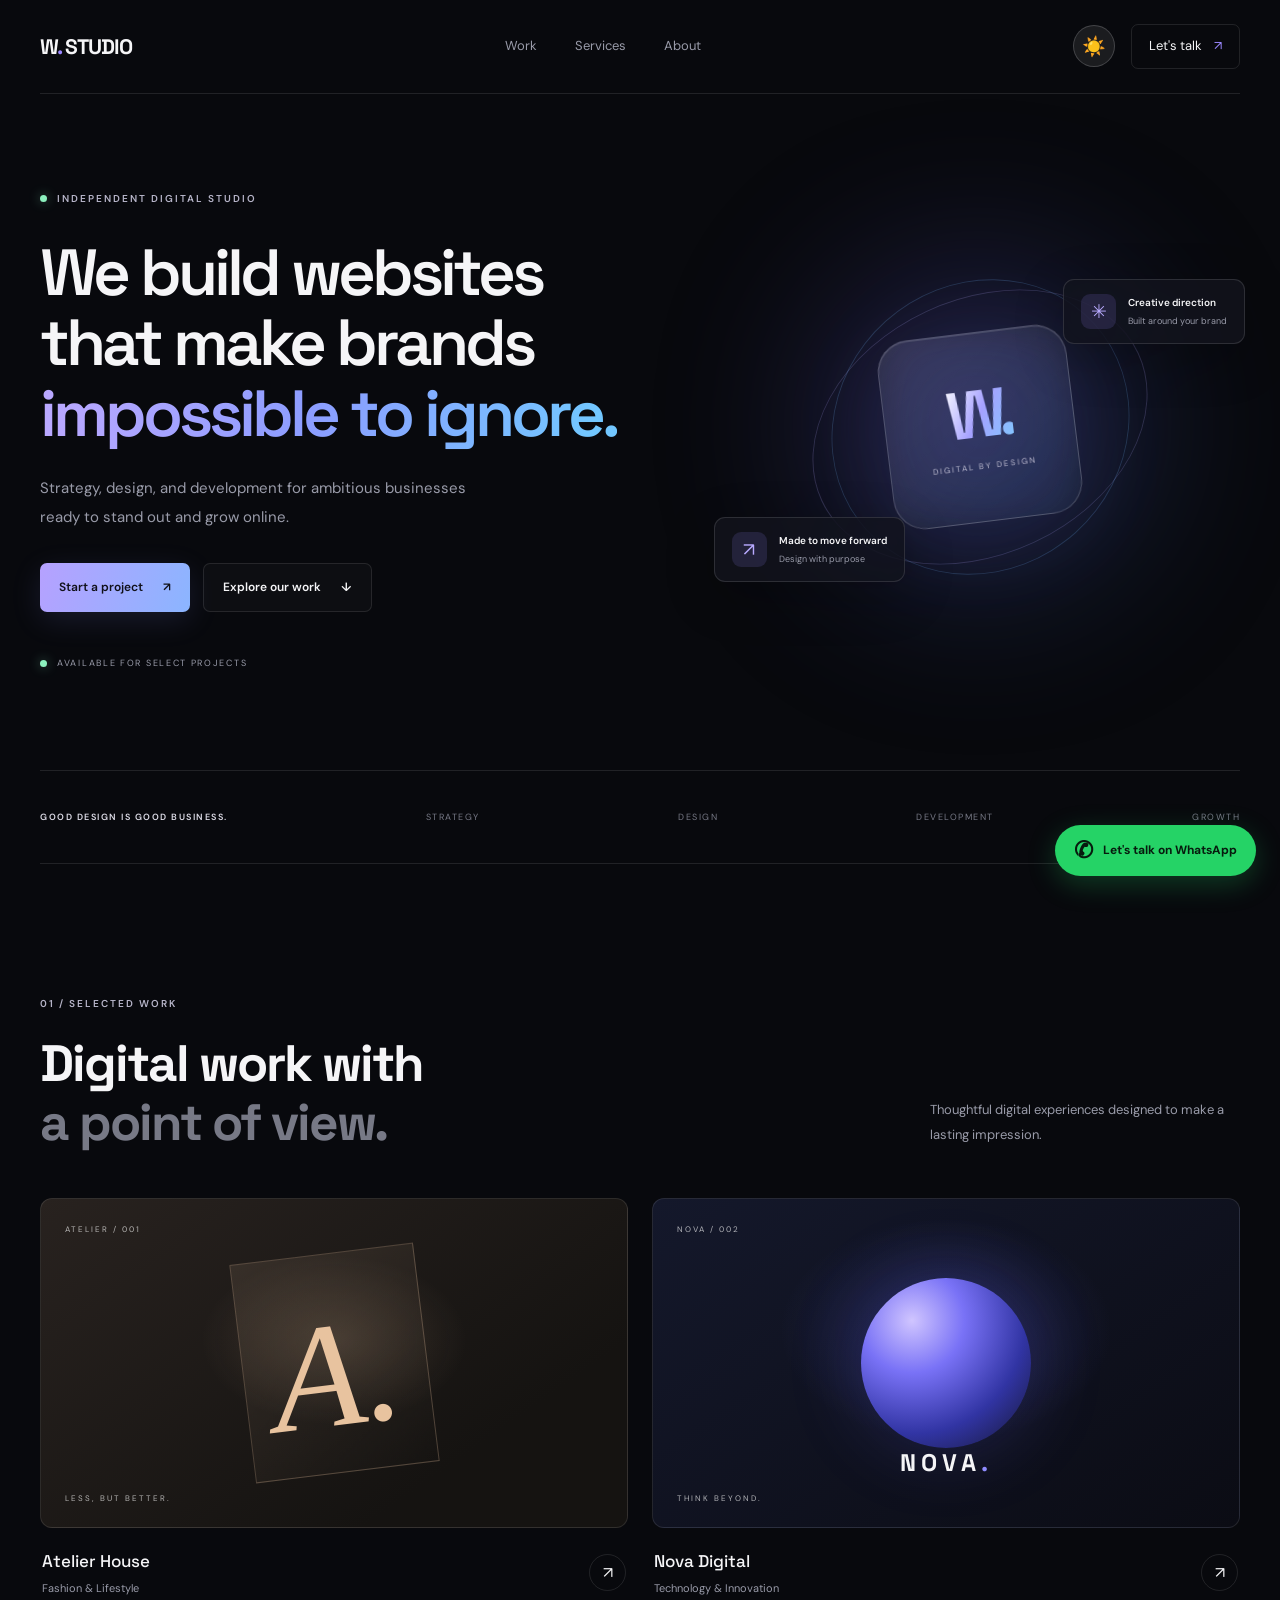
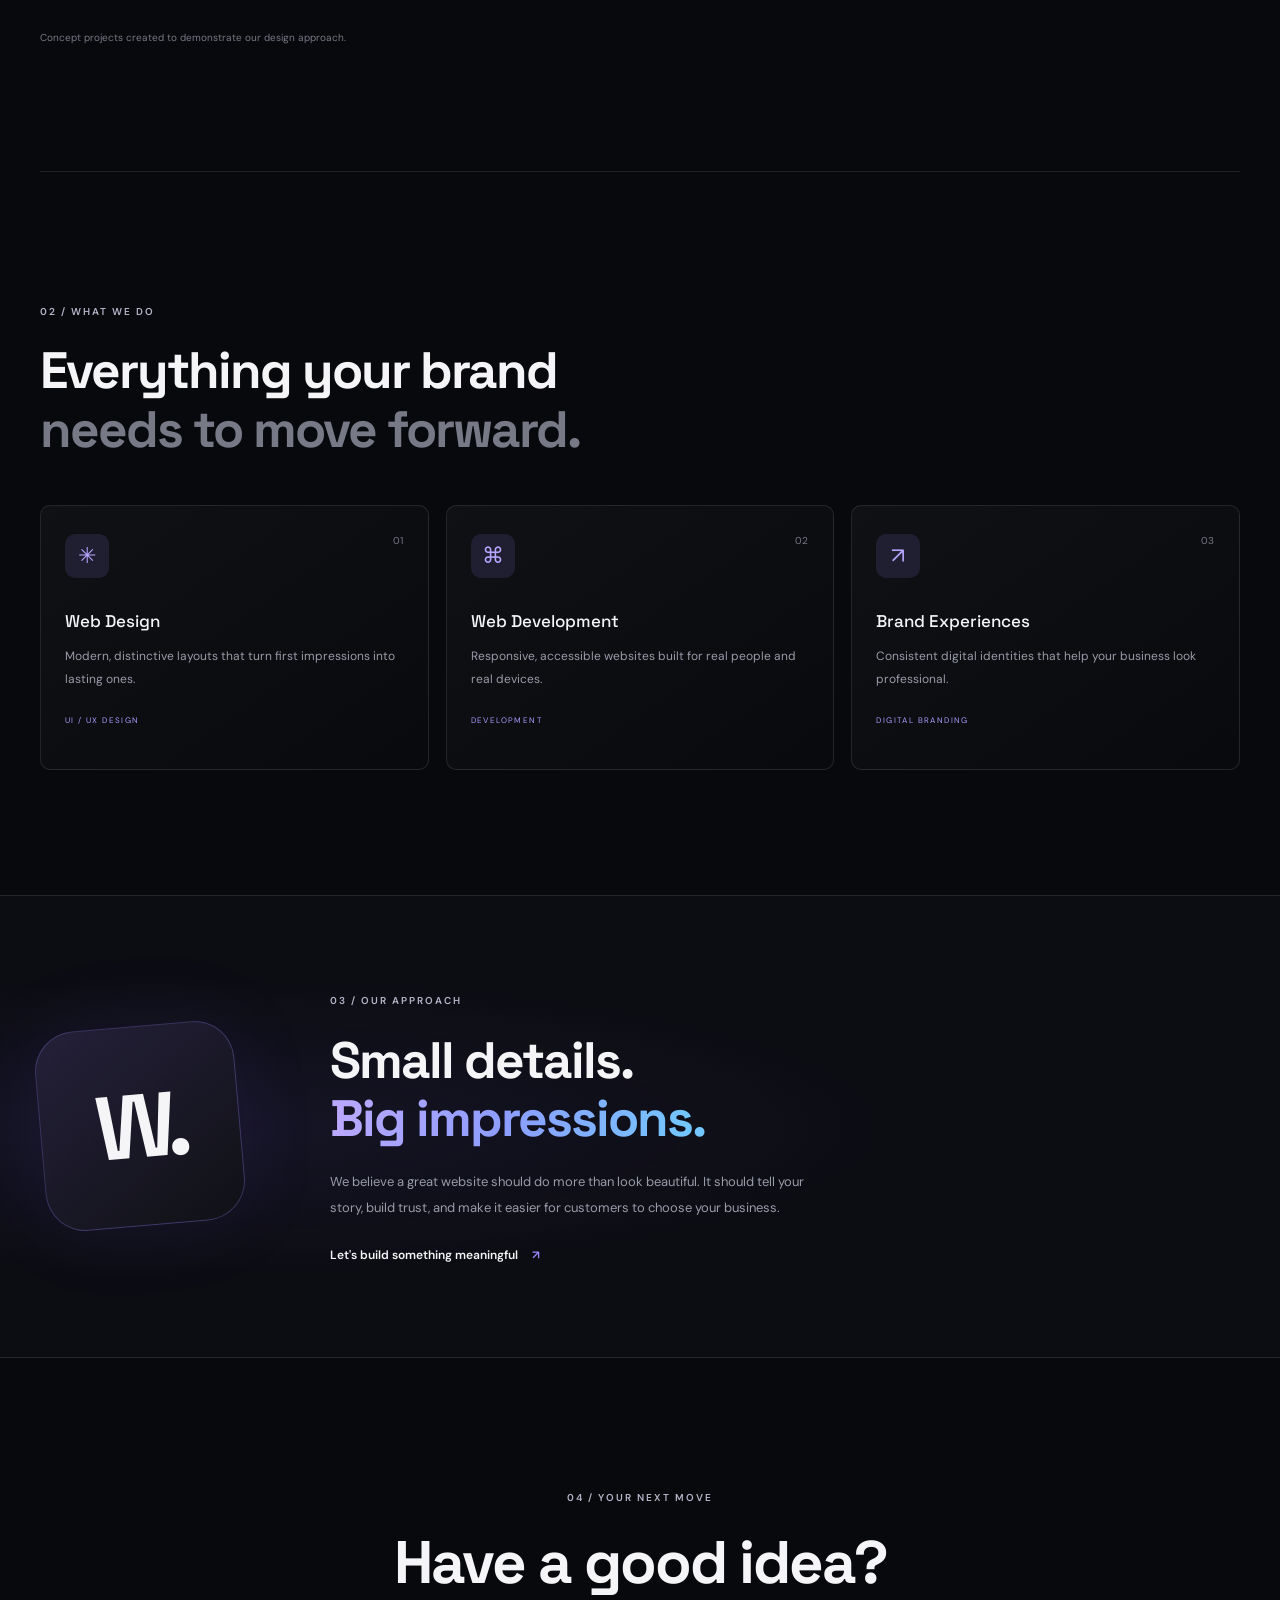
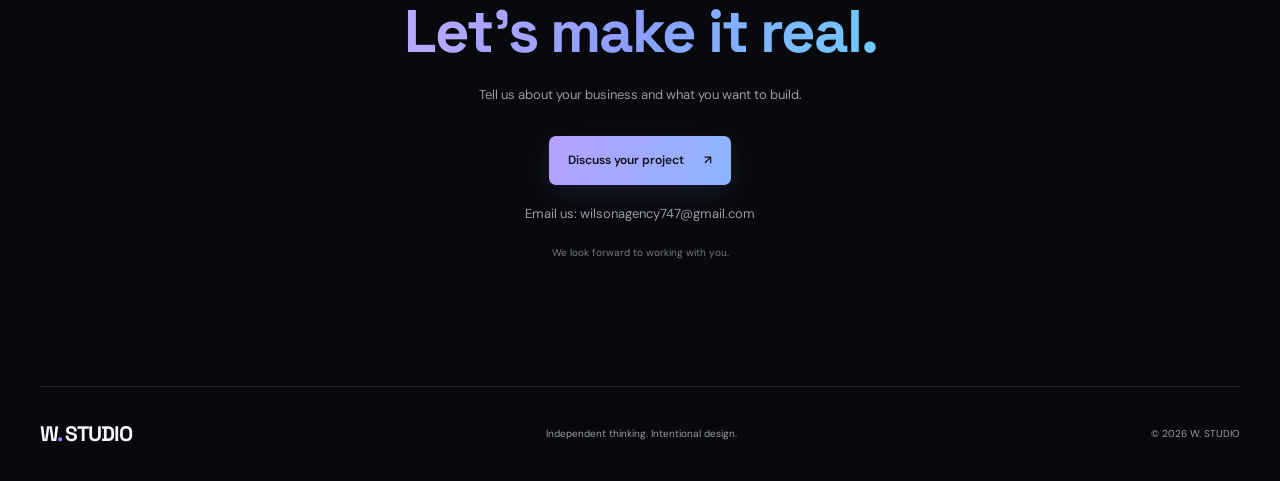
==== commit 4108dc93: "Add dark and light theme switch" ====
--- a/index.html
+++ b/index.html
@@ -6,6 +6,20 @@
 
     <title>WILSON STUDIO — Digital Experiences</title>
 
+    <meta property="og:type" content="website" />
+    <meta property="og:title" content="WILSON STUDIO — Digital Experiences" />
+    <meta
+      property="og:description"
+      content="We build premium websites that help ambitious businesses grow, stand out, and win more customers."
+    />
+    <meta property="og:url" content="https://wilson-agency.vercel.app/" />
+    <meta
+      property="og:image"
+      content="https://wilson-agency.vercel.app/share-preview.png"
+    />
+    <meta property="og:image:alt" content="WILSON STUDIO website preview" />
+    <meta name="twitter:card" content="summary_large_image" />
+
     <meta
       name="description"
       content="We build premium websites that help ambitious businesses grow, stand out, and win more customers."
@@ -34,7 +48,19 @@
         <a href="#about">About</a>
       </nav>
 
-      <a href="#contact" class="header-cta"> Let's talk <span>↗</span> </a>
+      <div class="header-actions">
+        <button
+          class="theme-toggle"
+          id="themeToggle"
+          type="button"
+          aria-label="Switch to light theme"
+          title="Switch theme"
+        >
+          ☀️
+        </button>
+
+        <a href="#contact" class="header-cta"> Let's talk <span>↗</span> </a>
+      </div>
     </header>
 
     <main>
@@ -242,17 +268,23 @@
         <p>Tell us about your business and what you want to build.</p>
 
         <a
-          href="mailto:wilsonagency747@gmail.com?subject=Website%20Project%20Enquiry"
+          href="https://mail.google.com/mail/?view=cm&fs=1&to=wilsonagency747@gmail.com&su=Website%20Project%20Enquiry"
           class="button button-primary"
+          target="_blank"
+          rel="noopener noreferrer"
         >
           Discuss your project <span>↗</span>
         </a>
 
         <p class="contact-email">
           Email us:
-          <a href="mailto:wilsonagency747@gmail.com"
-            >wilsonagency747@gmail.com</a
+          <a
+            href="https://mail.google.com/mail/?view=cm&fs=1&to=wilsonagency747@gmail.com"
+            target="_blank"
+            rel="noopener noreferrer"
           >
+            wilsonagency747@gmail.com
+          </a>
         </p>
 
         <small>We look forward to working with you.</small>
@@ -267,6 +299,35 @@
 
     <script>
       document.getElementById("year").textContent = new Date().getFullYear();
+    </script>
+
+    <script>
+      const themeToggle = document.getElementById("themeToggle");
+
+      // Load the visitor's saved theme
+      const savedTheme = localStorage.getItem("wstudio-theme");
+
+      if (savedTheme === "light") {
+        document.body.classList.add("light-theme");
+        themeToggle.textContent = "🌙";
+        themeToggle.setAttribute("aria-label", "Switch to dark theme");
+      }
+
+      // Switch between light and dark themes
+      themeToggle.addEventListener("click", function () {
+        document.body.classList.toggle("light-theme");
+
+        const isLight = document.body.classList.contains("light-theme");
+
+        themeToggle.textContent = isLight ? "🌙" : "☀️";
+
+        themeToggle.setAttribute(
+          "aria-label",
+          isLight ? "Switch to dark theme" : "Switch to light theme",
+        );
+
+        localStorage.setItem("wstudio-theme", isLight ? "light" : "dark");
+      });
     </script>
 
     <a
--- a/style.css
+++ b/style.css
@@ -1097,3 +1097,86 @@
     font-size: 11px;
   }
 }
+
+/* ================================
+   W. STUDIO — LIGHT THEME
+================================ */
+
+body.light-theme {
+  background: #f5f6fa;
+  color: #171923;
+}
+
+body.light-theme .hero,
+body.light-theme section {
+  color: #171923;
+}
+
+body.light-theme .site-header,
+body.light-theme header {
+  background: rgba(255, 255, 255, 0.92);
+}
+
+body.light-theme p,
+body.light-theme .description {
+  color: #555b68;
+}
+
+body.light-theme .card {
+  background: #ffffff;
+  border-color: #e5e7eb;
+}
+
+body.light-theme footer {
+  background: #ffffff;
+  color: #171923;
+}
+
+/* W. STUDIO THEME TOGGLE */
+
+.header-actions {
+  display: flex;
+  align-items: center;
+  gap: 16px;
+}
+
+.theme-toggle {
+  width: 42px;
+  height: 42px;
+  display: flex;
+  align-items: center;
+  justify-content: center;
+  border: 1px solid rgba(255, 255, 255, 0.18);
+  border-radius: 50%;
+  background: rgba(255, 255, 255, 0.08);
+  color: inherit;
+  font-size: 19px;
+  cursor: pointer;
+  transition: all 0.3s ease;
+}
+
+.theme-toggle:hover {
+  transform: rotate(20deg);
+  background: rgba(255, 255, 255, 0.16);
+}
+
+body.light-theme .theme-toggle {
+  border-color: #d8dce5;
+  background: #ffffff;
+  color: #171923;
+}
+
+body.light-theme .theme-toggle:hover {
+  background: #edf0f5;
+}
+
+@media (max-width: 600px) {
+  .header-actions {
+    gap: 8px;
+  }
+
+  .theme-toggle {
+    width: 36px;
+    height: 36px;
+  }
+}
